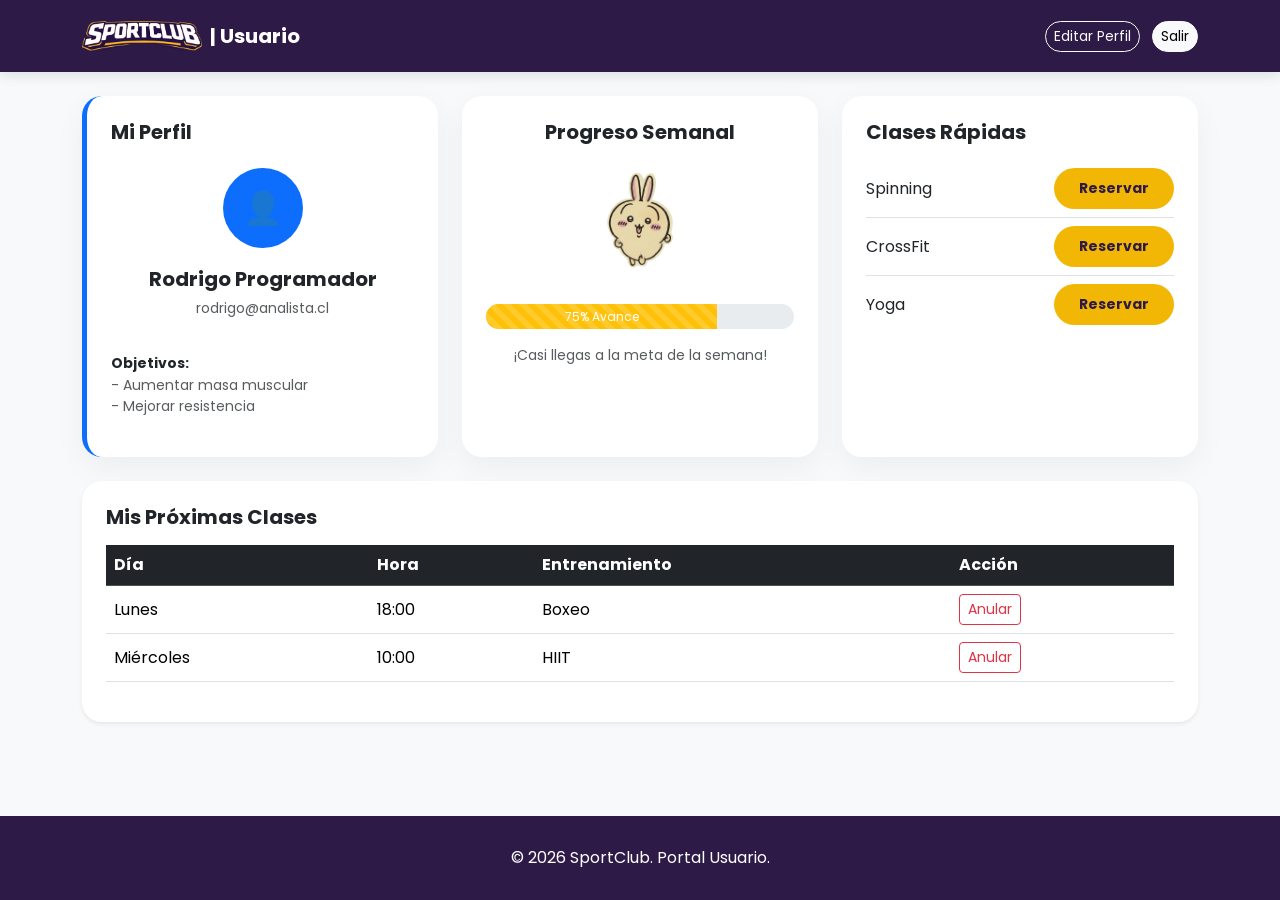
==== dashboard-usuario.html @ a9be464a "archivos actualizados" ====
<!DOCTYPE html>
<html lang="es">
<head>
    <meta charset="UTF-8">
    <title>Mi Panel - SportClub</title>
    <link href="https://cdn.jsdelivr.net/npm/bootstrap@5.3.2/dist/css/bootstrap.min.css" rel="stylesheet">
    <link rel="stylesheet" href="style.css">
</head>
<body>
    <nav class="navbar navbar-expand-lg navbar-dark bg-corporate">
        <div class="container">
            <a class="navbar-brand fw-bold d-flex align-items-center gap-2" href="#">
                <img src="logoSportClub.png" alt="Logo" height="30">
                <span>| Usuario</span>
            </a>
            <div class="ms-auto">
                <button class="btn btn-sm btn-outline-light rounded-pill me-2">Editar Perfil</button>
                <a href="index.html" class="btn btn-sm btn-light rounded-pill">Salir</a>
            </div>
        </div>
    </nav>

    <main class="container py-4">
        <div class="row g-4">
            <div class="col-lg-4">
                <div class="card p-4 h-100 border-start border-primary border-5">
                    <h5 class="fw-bold mb-4">Mi Perfil</h5>
                    <div class="text-center">
                        <div class="bg-primary text-white rounded-circle d-inline-flex align-items-center justify-content-center mb-3" style="width: 80px; height: 80px; font-size: 2rem;">👤</div>
                        <p class="mb-1 fw-bold fs-5">Rodrigo Programador</p>
                        <p class="text-muted small">rodrigo@analista.cl</p>
                    </div>
                    <div class="mt-3">
                        <label class="fw-bold small">Objetivos:</label>
                        <p class="small text-muted">- Aumentar masa muscular<br>- Mejorar resistencia</p>
                    </div>
                </div>
            </div>

            <div class="col-lg-4">
                <div class="card p-4 h-100 text-center">
                    <h5 class="fw-bold mb-3">Progreso Semanal</h5>
                    <div class="position-relative d-inline-block">
                        <img src="usagi.png" alt="Usagi" class="usagi-float" style="width: 120px;">
                    </div>
                    <div class="progress mt-4" style="height: 25px; border-radius: 50px;">
                        <div class="progress-bar bg-warning progress-bar-striped progress-bar-animated" style="width: 75%">75% Avance</div>
                    </div>
                    <p class="mt-3 small text-muted">¡Casi llegas a la meta de la semana!</p>
                </div>
            </div>

            <div class="col-lg-4">
                <div class="card p-4 h-100">
                    <h5 class="fw-bold mb-3">Clases Rápidas</h5>
                    <ul class="list-group list-group-flush">
                        <li class="list-group-item d-flex justify-content-between align-items-center px-0">Spinning <button class="btn btn-sm btn-corporate">Reservar</button></li>
                        <li class="list-group-item d-flex justify-content-between align-items-center px-0">CrossFit <button class="btn btn-sm btn-corporate">Reservar</button></li>
                        <li class="list-group-item d-flex justify-content-between align-items-center px-0">Yoga <button class="btn btn-sm btn-corporate">Reservar</button></li>
                    </ul>
                </div>
            </div>

            <div class="col-12">
                <div class="card p-4 shadow-sm">
                    <h5 class="fw-bold mb-3">Mis Próximas Clases</h5>
                    <div class="table-responsive">
                        <table class="table table-hover align-middle">
                            <thead class="table-dark">
                                <tr><th>Día</th><th>Hora</th><th>Entrenamiento</th><th>Acción</th></tr>
                            </thead>
                            <tbody>
                                <tr><td>Lunes</td><td>18:00</td><td>Boxeo</td><td><button class="btn btn-sm btn-outline-danger">Anular</button></td></tr>
                                <tr><td>Miércoles</td><td>10:00</td><td>HIIT</td><td><button class="btn btn-sm btn-outline-danger">Anular</button></td></tr>
                            </tbody>
                        </table>
                    </div>
                </div>
            </div>
        </div>
    </main>

    <footer><p class="mb-0">&copy; 2026 SportClub. Portal Usuario.</p></footer>
</body>
</html>
---- style.css ----
@import url('https://fonts.googleapis.com/css2?family=Poppins:wght@300;400;600;800&display=swap');

:root {
    --sport-purple: #2E1A47;
    --sport-gold: #F2B705;
    --sport-white: #FFFFFF;
    --bg-light: #F8F9FA;
    
    /* Colores para Dashboards con toques vibrantes */
    --dash-user: #4361EE;   /* Azul eléctrico */
    --dash-coach: #2D6A4F;  /* Verde bosque */
    --dash-admin: #7209B7;  /* Morado intenso */
}

body {
    font-family: 'Poppins', sans-serif;
    background-color: var(--bg-light);
    color: var(--sport-purple);
    display: flex;
    flex-direction: column;
    min-height: 100vh;
}

main { flex: 1; }

/* Estilos de Barra de Navegación */
.navbar { padding: 1rem 0; box-shadow: 0 4px 12px rgba(0,0,0,0.1); }
.bg-corporate { background-color: var(--sport-purple) !important; }

/* Botones Personalizados */
.btn-corporate {
    background-color: var(--sport-gold);
    color: var(--sport-purple);
    font-weight: 700;
    border: none;
    border-radius: 50px;
    transition: all 0.3s ease;
    padding: 10px 25px;
}
.btn-corporate:hover {
    background-color: #d9a404;
    transform: scale(1.05);
    box-shadow: 0 5px 15px rgba(242, 183, 5, 0.4);
}

/* Tarjetas Estilo Glassmorphism / Moderno */
.card {
    border: none;
    border-radius: 20px;
    background: white;
    box-shadow: 0 10px 30px rgba(0,0,0,0.05);
    transition: transform 0.3s ease;
}
.card:hover { transform: translateY(-5px); }

/* Animación de la Mascota Usagi */
.usagi-float {
    width: 100px;
    animation: floatUsagi 3s ease-in-out infinite;
}
@keyframes floatUsagi {
    0% { transform: translateY(0) rotate(0deg); }
    50% { transform: translateY(-15px) rotate(5deg); }
    100% { transform: translateY(0) rotate(0deg); }
}

footer { background-color: var(--sport-purple); color: white; padding: 30px 0; text-align: center; }
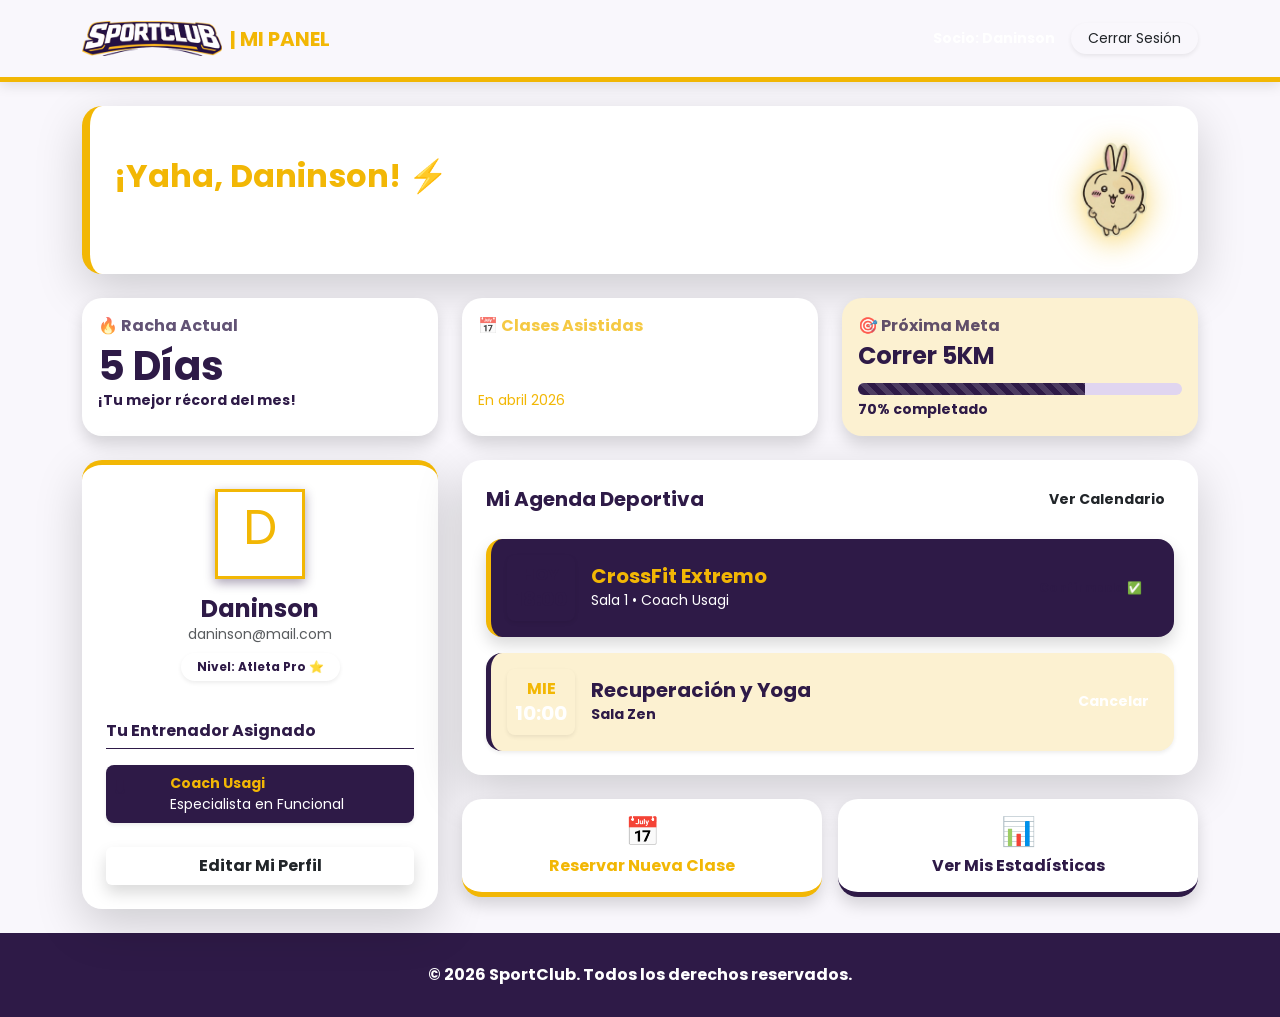
==== commit 93efcd41: "Actualizacion final de vistas y estilos" ====
--- a/dashboard-usuario.html
+++ b/dashboard-usuario.html
@@ -2,84 +2,166 @@
 <html lang="es">
 <head>
     <meta charset="UTF-8">
-    <title>Mi Panel - SportClub</title>
+    <meta name="viewport" content="width=device-width, initial-scale=1.0">
+    <title>Panel de Daninson - SportClub 2026</title>
     <link href="https://cdn.jsdelivr.net/npm/bootstrap@5.3.2/dist/css/bootstrap.min.css" rel="stylesheet">
     <link rel="stylesheet" href="style.css">
+    <style>
+        /* Ajustes extra forzados para garantizar el Morado y Amarillo */
+        .text-gold { color: var(--sport-gold) !important; }
+        .text-purple { color: var(--sport-purple) !important; }
+        .bg-purple-dark { background-color: var(--sport-purple) !important; color: white; }
+        .bg-gold-light { background-color: #fcf1d1 !important; border: 2px solid var(--sport-gold); }
+        .border-gold { border-color: var(--sport-gold) !important; }
+        .border-purple { border-color: var(--sport-purple) !important; }
+    </style>
 </head>
-<body>
-    <nav class="navbar navbar-expand-lg navbar-dark bg-corporate">
-        <div class="container">
-            <a class="navbar-brand fw-bold d-flex align-items-center gap-2" href="#">
-                <img src="logoSportClub.png" alt="Logo" height="30">
-                <span>| Usuario</span>
-            </a>
-            <div class="ms-auto">
-                <button class="btn btn-sm btn-outline-light rounded-pill me-2">Editar Perfil</button>
-                <a href="index.html" class="btn btn-sm btn-light rounded-pill">Salir</a>
+<body style="background-color: #f9f7fc;"> <header>
+        <nav class="navbar navbar-sport py-3" style="border-bottom: 5px solid var(--sport-gold);">
+            <div class="container">
+                <a class="navbar-brand fw-bold d-flex align-items-center gap-2" href="#">
+                    <img src="logoSportClub.png" height="35" alt="Logo">
+                    <span class="text-gold">| MI PANEL</span>
+                </a>
+                <div class="ms-auto d-flex align-items-center gap-3">
+                    <span class="text-white small fw-bold d-none d-md-inline">Socio: Daninson</span>
+                    <a href="index.html" class="btn btn-gold btn-sm rounded-pill px-3 shadow-sm">Cerrar Sesión</a>
+                </div>
+            </div>
+        </nav>
+    </header>
+
+    <main class="container py-4">
+        <div class="card bg-gradient-purple p-4 mb-4 border-0 shadow-lg position-relative overflow-hidden" style="border-left: 8px solid var(--sport-gold) !important;">
+            <div class="row align-items-center">
+                <div class="col-md-8 position-relative" style="z-index: 2;">
+                    <h2 class="fw-bold mb-1 text-gold">¡Yaha, Daninson! ⚡</h2>
+                    <p class="mb-0 text-white">Tu cuerpo escucha todo lo que tu mente dice. ¡Vamos a entrenar!</p>
+                </div>
+                <div class="col-md-4 text-md-end text-center mt-3 mt-md-0 position-relative" style="z-index: 2;">
+                    <img src="usagi.png" class="usagi-mascot" style="width: 120px; filter: drop-shadow(0 5px 15px rgba(242,183,5,0.6));" alt="Usagi Entrenando">
+                </div>
             </div>
         </div>
-    </nav>
 
-    <main class="container py-4">
-        <div class="row g-4">
+        <section class="row g-4 mb-4">
+            <div class="col-md-4 col-sm-6">
+                <div class="card p-3 bg-gradient-gold h-100 shadow border-0">
+                    <p class="mb-1 fw-bold text-purple opacity-75">🔥 Racha Actual</p>
+                    <h2 class="display-6 fw-bold mb-0 text-purple">5 Días</h2>
+                    <small class="text-purple fw-bold">¡Tu mejor récord del mes!</small>
+                </div>
+            </div>
+            <div class="col-md-4 col-sm-6">
+                <div class="card p-3 bg-gradient-purple h-100 shadow border-0">
+                    <p class="mb-1 fw-bold text-gold opacity-75">📅 Clases Asistidas</p>
+                    <h2 class="display-6 fw-bold mb-0 text-white">12</h2>
+                    <small class="text-gold">En abril 2026</small>
+                </div>
+            </div>
+            <div class="col-md-4 col-sm-12">
+                <div class="card p-3 bg-gold-light h-100 shadow border-0">
+                    <p class="mb-1 fw-bold text-purple opacity-75">🎯 Próxima Meta</p>
+                    <h4 class="fw-bold mb-1 text-purple">Correr 5KM</h4>
+                    <div class="progress mt-2" style="height: 12px; background-color: #e0d5f0;">
+                        <div class="progress-bar bg-purple-dark progress-bar-striped progress-bar-animated" style="width: 70%;"></div>
+                    </div>
+                    <small class="mt-1 text-purple fw-bold">70% completado</small>
+                </div>
+            </div>
+        </section>
+
+        <section class="row g-4">
             <div class="col-lg-4">
-                <div class="card p-4 h-100 border-start border-primary border-5">
-                    <h5 class="fw-bold mb-4">Mi Perfil</h5>
-                    <div class="text-center">
-                        <div class="bg-primary text-white rounded-circle d-inline-flex align-items-center justify-content-center mb-3" style="width: 80px; height: 80px; font-size: 2rem;">👤</div>
-                        <p class="mb-1 fw-bold fs-5">Rodrigo Programador</p>
-                        <p class="text-muted small">rodrigo@analista.cl</p>
+                <div class="card p-4 h-100 shadow-lg border-top border-5 border-gold">
+                    <div class="text-center mb-4">
+                        <div class="avatar-circle bg-gradient-purple mx-auto mb-3 border border-3 border-gold" style="width: 90px; height: 90px; font-size: 3rem; color: var(--sport-gold); box-shadow: 0 4px 10px rgba(46, 26, 71, 0.4);">
+                            D
+                        </div>
+                        <h4 class="fw-bold mb-0 text-purple">Daninson</h4>
+                        <p class="text-muted small mb-2">daninson@mail.com</p>
+                        <span class="badge rounded-pill px-3 py-2 bg-gradient-gold text-purple shadow-sm fw-bold">Nivel: Atleta Pro ⭐</span>
                     </div>
+
                     <div class="mt-3">
-                        <label class="fw-bold small">Objetivos:</label>
-                        <p class="small text-muted">- Aumentar masa muscular<br>- Mejorar resistencia</p>
+                        <h6 class="fw-bold border-bottom border-purple pb-2 text-purple">Tu Entrenador Asignado</h6>
+                        <div class="d-flex align-items-center gap-3 mt-3 p-2 rounded-3 bg-purple-dark shadow-sm">
+                            <div class="avatar-circle bg-gradient-gold text-purple" style="width: 40px; height: 40px; font-size: 1.2rem;">U</div>
+                            <div>
+                                <p class="mb-0 fw-bold small text-gold">Coach Usagi</p>
+                                <p class="mb-0 small text-white">Especialista en Funcional</p>
+                            </div>
+                        </div>
+                    </div>
+
+                    <button class="btn btn-gold w-100 mt-4 shadow fw-bold">Editar Mi Perfil</button>
+                </div>
+            </div>
+
+            <div class="col-lg-8">
+                <div class="card p-4 mb-4 shadow-lg border-0">
+                    <div class="d-flex justify-content-between align-items-center mb-4">
+                        <h5 class="fw-bold mb-0 text-purple">Mi Agenda Deportiva</h5>
+                        <button class="btn btn-sm btn-gold rounded-pill fw-bold">Ver Calendario</button>
+                    </div>
+                    
+                    <div class="list-group list-group-flush">
+                        <div class="list-group-item border-0 bg-purple-dark rounded-4 mb-3 p-3 shadow text-white border-start border-5 border-gold">
+                            <div class="d-flex align-items-center justify-content-between">
+                                <div class="d-flex align-items-center gap-3">
+                                    <div class="bg-gradient-gold p-2 rounded-3 text-center shadow-sm text-purple" style="min-width: 65px;">
+                                        <span class="d-block fw-bold">HOY</span>
+                                        <span class="h5 fw-bold mb-0">18:00</span>
+                                    </div>
+                                    <div>
+                                        <h5 class="fw-bold mb-0 text-gold">CrossFit Extremo</h5>
+                                        <small>Sala 1 • Coach Usagi</small>
+                                    </div>
+                                </div>
+                                <span class="badge bg-gradient-gold text-purple rounded-pill px-3 py-2 fw-bold">Confirmado ✅</span>
+                            </div>
+                        </div>
+
+                        <div class="list-group-item border-0 bg-gold-light rounded-4 p-3 shadow-sm border-start border-5 border-purple">
+                            <div class="d-flex align-items-center justify-content-between">
+                                <div class="d-flex align-items-center gap-3">
+                                    <div class="bg-gradient-purple p-2 rounded-3 text-center shadow-sm text-white" style="min-width: 65px;">
+                                        <span class="d-block fw-bold text-gold">MIE</span>
+                                        <span class="h5 fw-bold mb-0">10:00</span>
+                                    </div>
+                                    <div>
+                                        <h5 class="fw-bold mb-0 text-purple">Recuperación y Yoga</h5>
+                                        <small class="text-purple fw-bold">Sala Zen</small>
+                                    </div>
+                                </div>
+                                <button class="btn btn-sm bg-gradient-purple text-white rounded-pill fw-bold">Cancelar</button>
+                            </div>
+                        </div>
+                    </div>
+                </div>
+
+                <div class="row g-3">
+                    <div class="col-md-6">
+                        <div class="card p-3 bg-gradient-purple text-center h-100 shadow border-0 border-bottom border-5 border-gold" style="cursor: pointer;">
+                            <h3 class="mb-2">📅</h3>
+                            <h6 class="fw-bold mb-0 text-gold">Reservar Nueva Clase</h6>
+                        </div>
+                    </div>
+                    <div class="col-md-6">
+                        <div class="card p-3 bg-gradient-gold text-center h-100 shadow border-0 border-bottom border-5 border-purple" style="cursor: pointer;">
+                            <h3 class="mb-2">📊</h3>
+                            <h6 class="fw-bold mb-0 text-purple">Ver Mis Estadísticas</h6>
+                        </div>
                     </div>
                 </div>
             </div>
-
-            <div class="col-lg-4">
-                <div class="card p-4 h-100 text-center">
-                    <h5 class="fw-bold mb-3">Progreso Semanal</h5>
-                    <div class="position-relative d-inline-block">
-                        <img src="usagi.png" alt="Usagi" class="usagi-float" style="width: 120px;">
-                    </div>
-                    <div class="progress mt-4" style="height: 25px; border-radius: 50px;">
-                        <div class="progress-bar bg-warning progress-bar-striped progress-bar-animated" style="width: 75%">75% Avance</div>
-                    </div>
-                    <p class="mt-3 small text-muted">¡Casi llegas a la meta de la semana!</p>
-                </div>
-            </div>
-
-            <div class="col-lg-4">
-                <div class="card p-4 h-100">
-                    <h5 class="fw-bold mb-3">Clases Rápidas</h5>
-                    <ul class="list-group list-group-flush">
-                        <li class="list-group-item d-flex justify-content-between align-items-center px-0">Spinning <button class="btn btn-sm btn-corporate">Reservar</button></li>
-                        <li class="list-group-item d-flex justify-content-between align-items-center px-0">CrossFit <button class="btn btn-sm btn-corporate">Reservar</button></li>
-                        <li class="list-group-item d-flex justify-content-between align-items-center px-0">Yoga <button class="btn btn-sm btn-corporate">Reservar</button></li>
-                    </ul>
-                </div>
-            </div>
-
-            <div class="col-12">
-                <div class="card p-4 shadow-sm">
-                    <h5 class="fw-bold mb-3">Mis Próximas Clases</h5>
-                    <div class="table-responsive">
-                        <table class="table table-hover align-middle">
-                            <thead class="table-dark">
-                                <tr><th>Día</th><th>Hora</th><th>Entrenamiento</th><th>Acción</th></tr>
-                            </thead>
-                            <tbody>
-                                <tr><td>Lunes</td><td>18:00</td><td>Boxeo</td><td><button class="btn btn-sm btn-outline-danger">Anular</button></td></tr>
-                                <tr><td>Miércoles</td><td>10:00</td><td>HIIT</td><td><button class="btn btn-sm btn-outline-danger">Anular</button></td></tr>
-                            </tbody>
-                        </table>
-                    </div>
-                </div>
-            </div>
-        </div>
+        </section>
     </main>
 
-    <footer><p class="mb-0">&copy; 2026 SportClub. Portal Usuario.</p></footer>
+    <footer>
+        <p class="mb-0 fw-bold">&copy; 2026 SportClub. Todos los derechos reservados.</p>
+    </footer>
+
+    <script src="https://cdn.jsdelivr.net/npm/bootstrap@5.3.2/dist/js/bootstrap.bundle.min.js"></script>
 </body>
 </html>
